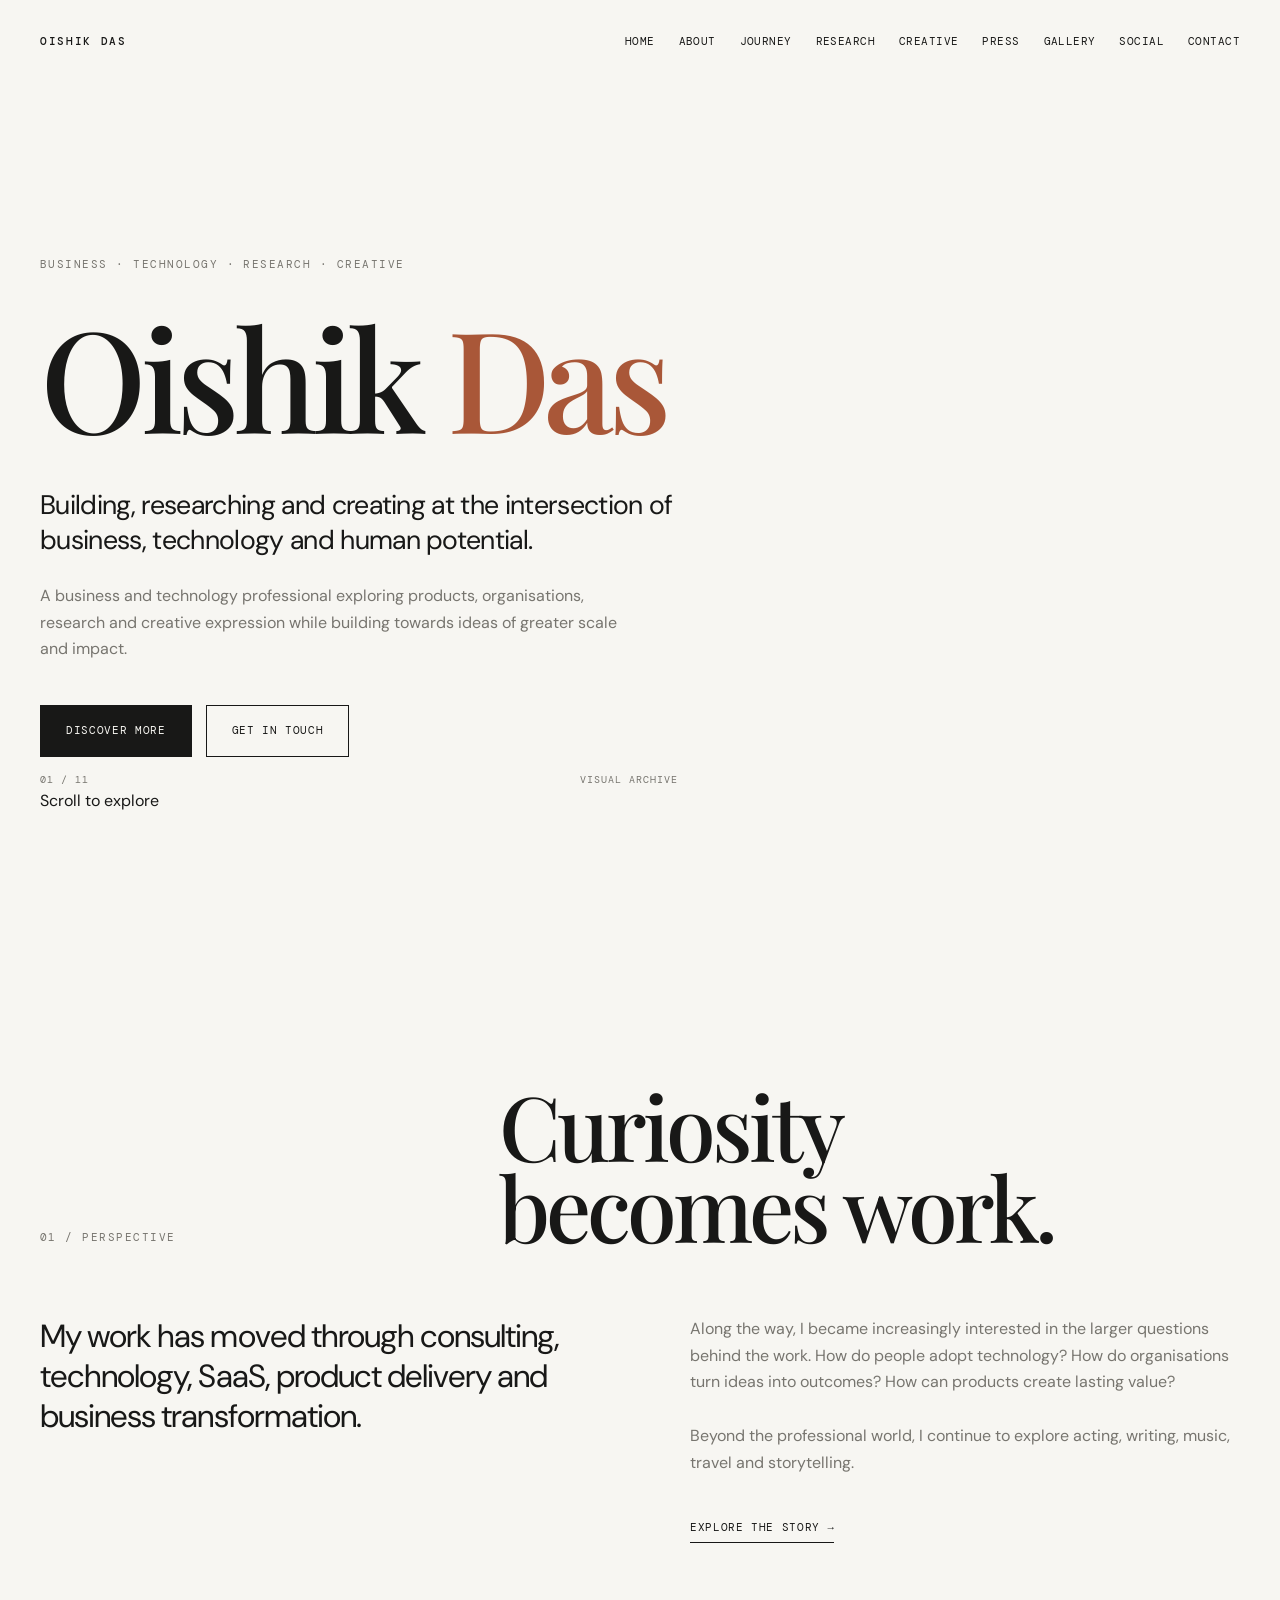
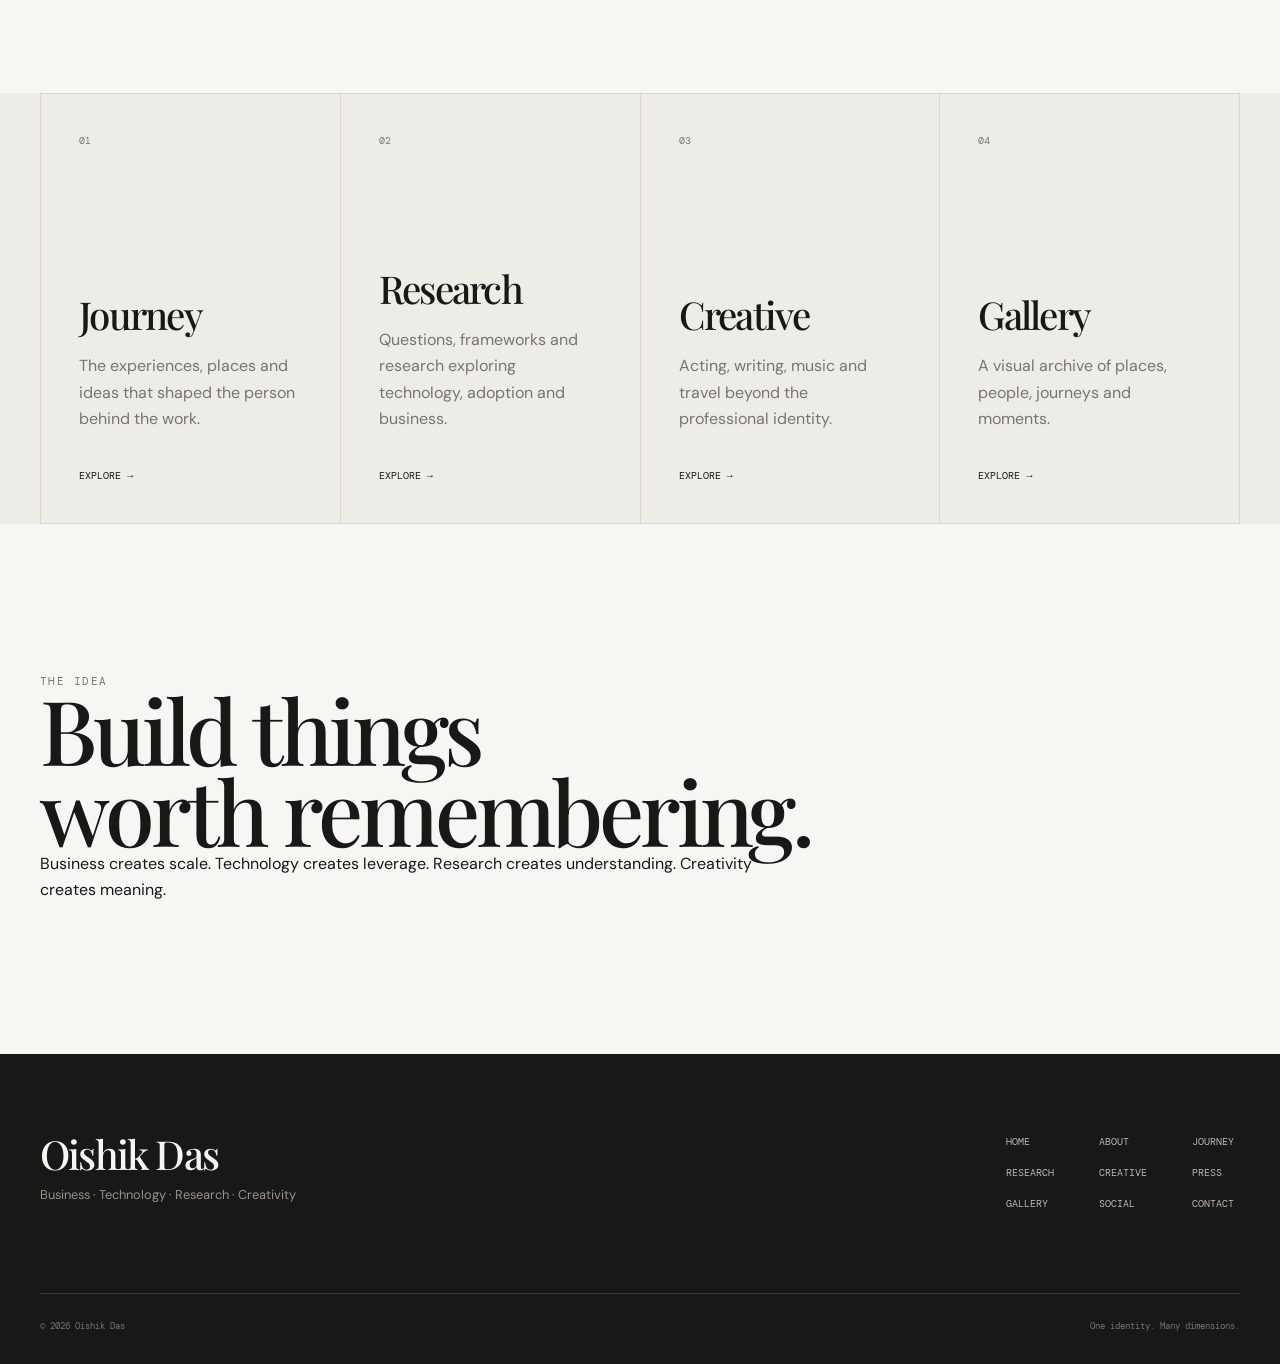
==== index.html @ b3e698c9 "Update index.html" ====
<!DOCTYPE html>
<html lang="en">
<head>
  <meta charset="UTF-8">

  <meta
    name="viewport"
    content="width=device-width, initial-scale=1.0"
  >

  <title>Oishik Das | Business · Technology · Research · Creative</title>

  <meta
    name="description"
    content="Oishik Das is a business and technology professional working across SaaS, product delivery, research and creative expression."
  >

  <meta
    name="author"
    content="Oishik Das"
  >

  <meta
    name="robots"
    content="index, follow, max-image-preview:large"
  >

  <link
    rel="canonical"
    href="https://official.oishikdas.workers.dev/"
  >

  <meta
    property="og:type"
    content="website"
  >

  <meta
    property="og:title"
    content="Oishik Das"
  >

  <meta
    property="og:description"
    content="Business · Technology · Research · Creative"
  >

  <meta
    property="og:url"
    content="https://official.oishikdas.workers.dev/"
  >

  <meta
    property="og:image"
    content="https://official.oishikdas.workers.dev/images/20250924_133130~2.jpg"
  >

  <meta
    name="twitter:card"
    content="summary_large_image"
  >

  <link rel="preconnect" href="https://fonts.googleapis.com">
  <link rel="preconnect" href="https://fonts.gstatic.com" crossorigin>

  <link
    href="https://fonts.googleapis.com/css2?family=DM+Mono:wght@400;500&family=DM+Sans:wght@400;500;600;700&family=Playfair+Display:wght@500;600&display=swap"
    rel="stylesheet"
  >

  <link rel="stylesheet" href="style.css">

  <script type="application/ld+json">
  {
    "@context": "https://schema.org",
    "@type": "Person",
    "@id": "https://official.oishikdas.workers.dev/#oishik-das",
    "name": "Oishik Das",
    "url": "https://official.oishikdas.workers.dev/",
    "image": "https://official.oishikdas.workers.dev/images/20250924_133130~2.jpg",
    "description": "Indian business and technology professional, actor and writer.",
    "jobTitle": "Project Manager",
    "nationality": {
      "@type": "Country",
      "name": "India"
    },
    "sameAs": [
      "https://www.linkedin.com/in/oishikdas/",
      "https://www.instagram.com/oishik0412/",
      "https://x.com/oishik0412",
      "https://www.youtube.com/@oishik0412",
      "https://medium.com/@oishikdas",
      "https://www.quora.com/profile/Oishik-Das-4",
      "https://www.facebook.com/oishik0412",
      "https://www.imdb.com/name/nm18410928/",
      "https://www.researchgate.net/profile/Oishik-Das",
      "https://www.stage32.com/profile/1381120/about",
      "https://www.themoviedb.org/person/6378803",
      "https://www.wikidata.org/wiki/Q140778180"
    ],
    "alumniOf": [
      {
        "@type": "CollegeOrUniversity",
        "name": "Indian Institute of Management Visakhapatnam"
      },
      {
        "@type": "CollegeOrUniversity",
        "name": "National Institute of Agricultural Extension Management"
      },
      {
        "@type": "CollegeOrUniversity",
        "name": "Kalinga Institute of Industrial Technology"
      }
    ],
    "knowsAbout": [
      "Business",
      "Technology",
      "SaaS",
      "Product Management",
      "Project Management",
      "Research",
      "Creative Arts"
    ]
  }
  </script>
</head>

<body class="home-page">

<header class="site-header">
  <nav class="navigation" aria-label="Primary navigation">

    <a href="index.html" class="brand">
      OISHIK DAS
    </a>

    <button
      class="menu-toggle"
      aria-label="Open navigation"
      aria-expanded="false"
      aria-controls="primary-navigation"
    >
      <span></span>
      <span></span>
    </button>

    <div class="nav-links" id="primary-navigation">
      <a href="index.html" class="active">Home</a>
      <a href="about.html">About</a>
      <a href="journey.html">Journey</a>
      <a href="research.html">Research</a>
      <a href="creative.html">Creative</a>
      <a href="press.html">Press</a>
      <a href="gallery.html">Gallery</a>
      <a href="social.html">Social</a>
      <a href="contact.html">Contact</a>
    </div>

  </nav>
</header>

<main>

  <section class="home-hero">

    <div
      class="hero-background"
      id="heroBackground"
      aria-hidden="true"
    ></div>

    <div class="hero-overlay"></div>

    <div class="hero-grid">

      <div class="hero-copy page-reveal">

        <p class="eyebrow hero-eyebrow">
          Business · Technology · Research · Creative
        </p>

        <h1>
          Oishik
          <span>Das</span>
        </h1>

        <p class="hero-statement">
          Building, researching and creating at the intersection
          of business, technology and human potential.
        </p>

        <p class="hero-description">
          A business and technology professional exploring products,
          organisations, research and creative expression while
          building towards ideas of greater scale and impact.
        </p>

        <div class="hero-actions">

          <a
            href="about.html"
            class="button button-primary"
          >
            Discover more
          </a>

          <a
            href="contact.html"
            class="button button-glass"
          >
            Get in touch
          </a>

        </div>

      </div>

      <div class="hero-bottom page-reveal">

        <div class="hero-image-meta">
          <span id="heroCounter">01 / 11</span>
          <span>Visual archive</span>
        </div>

        <div class="hero-scroll">
          <span>Scroll to explore</span>
          <span class="scroll-line"></span>
        </div>

      </div>

    </div>

  </section>


  <section class="section home-statement page-reveal">

    <div class="section-heading compact">

      <div>
        <p class="eyebrow">01 / Perspective</p>
      </div>

      <div>
        <h2>
          Curiosity<br>
          becomes work.
        </h2>
      </div>

    </div>

    <div class="intro-grid">

      <div class="intro-lead">
        <p>
          My work has moved through consulting, technology, SaaS,
          product delivery and business transformation.
        </p>
      </div>

      <div class="intro-body">

        <p>
          Along the way, I became increasingly interested in the
          larger questions behind the work. How do people adopt
          technology? How do organisations turn ideas into outcomes?
          How can products create lasting value?
        </p>

        <p>
          Beyond the professional world, I continue to explore
          acting, writing, music, travel and storytelling.
        </p>

        <a
          href="about.html"
          class="text-link"
        >
          Explore the story →
        </a>

      </div>

    </div>

  </section>


  <section class="home-navigation page-reveal">

    <div class="home-grid">

      <a href="journey.html" class="home-card">
        <span>01</span>
        <h3>Journey</h3>
        <p>
          The experiences, places and ideas that shaped the person
          behind the work.
        </p>
        <strong>Explore →</strong>
      </a>

      <a href="research.html" class="home-card">
        <span>02</span>
        <h3>Research</h3>
        <p>
          Questions, frameworks and research exploring technology,
          adoption and business.
        </p>
        <strong>Explore →</strong>
      </a>

      <a href="creative.html" class="home-card">
        <span>03</span>
        <h3>Creative</h3>
        <p>
          Acting, writing, music and travel beyond the professional
          identity.
        </p>
        <strong>Explore →</strong>
      </a>

      <a href="gallery.html" class="home-card">
        <span>04</span>
        <h3>Gallery</h3>
        <p>
          A visual archive of places, people, journeys and moments.
        </p>
        <strong>Explore →</strong>
      </a>

    </div>

  </section>


  <section class="section home-closing page-reveal">

    <p class="eyebrow">
      The idea
    </p>

    <h2>
      Build things<br>
      worth remembering.
    </h2>

    <p>
      Business creates scale. Technology creates leverage.
      Research creates understanding. Creativity creates meaning.
    </p>

  </section>

</main>


<footer class="site-footer">

  <div class="footer-top">

    <div>
      <h3>Oishik Das</h3>
      <p>
        Business · Technology · Research · Creativity
      </p>
    </div>

    <div class="footer-links">
      <a href="index.html">Home</a>
      <a href="about.html">About</a>
      <a href="journey.html">Journey</a>
      <a href="research.html">Research</a>
      <a href="creative.html">Creative</a>
      <a href="press.html">Press</a>
      <a href="gallery.html">Gallery</a>
      <a href="social.html">Social</a>
      <a href="contact.html">Contact</a>
    </div>

  </div>

  <div class="footer-bottom">
    <span>© 2026 Oishik Das</span>
    <span>One identity. Many dimensions.</span>
  </div>

</footer>

<script src="script.js"></script>

</body>
</html>
---- style.css ----
@import url('https://fonts.googleapis.com/css2?family=DM+Mono:wght@400;500&family=DM+Sans:wght@400;500;600;700&family=Playfair+Display:wght@500;600&display=swap');

:root {
  --background: #f7f6f2;
  --surface: #eeece6;
  --surface-light: #fbfaf7;
  --text: #181817;
  --muted: #77756f;
  --line: #d9d6ce;
  --accent: #a95738;
  --max-width: 1380px;
  --font-body: "DM Sans", Arial, sans-serif;
  --font-display: "Playfair Display", Georgia, serif;
  --font-mono: "DM Mono", monospace;
  --transition: 450ms cubic-bezier(0.22, 1, 0.36, 1);
}

* {
  margin: 0;
  padding: 0;
  box-sizing: border-box;
}

html {
  scroll-behavior: smooth;
  background: var(--background);
}

body {
  background: var(--background);
  color: var(--text);
  font-family: var(--font-body);
  font-size: 16px;
  line-height: 1.65;
  overflow-x: hidden;
}

body.page-leaving {
  opacity: 0.85;
}

img {
  display: block;
  width: 100%;
  height: auto;
}

a {
  color: inherit;
  text-decoration: none;
}

button {
  font: inherit;
}

h1,
h2,
h3 {
  font-weight: 500;
  letter-spacing: -0.045em;
}

h1,
h2 {
  font-family: var(--font-display);
}

h1 {
  font-size: clamp(5rem, 11vw, 11rem);
  line-height: 0.82;
}

h2 {
  font-size: clamp(3.4rem, 7vw, 7rem);
  line-height: 0.9;
}

h3 {
  font-size: clamp(2rem, 3vw, 3rem);
  line-height: 1;
}

p {
  max-width: 70ch;
}

.eyebrow {
  font-family: var(--font-mono);
  font-size: 0.66rem;
  line-height: 1.5;
  letter-spacing: 0.14em;
  text-transform: uppercase;
  color: var(--muted);
}

.section {
  width: min(calc(100% - 80px), var(--max-width));
  margin: 0 auto;
  padding: 150px 0;
}

.site-header {
  position: absolute;
  top: 0;
  left: 0;
  width: 100%;
  z-index: 100;
}

.navigation {
  width: min(calc(100% - 80px), var(--max-width));
  margin: 0 auto;
  padding: 32px 0;
  display: flex;
  align-items: center;
  justify-content: space-between;
}

.brand {
  font-family: var(--font-mono);
  font-size: 0.7rem;
  letter-spacing: 0.15em;
  font-weight: 500;
}

.nav-links {
  display: flex;
  align-items: center;
  gap: 24px;
}

.nav-links a {
  position: relative;
  font-family: var(--font-mono);
  font-size: 0.66rem;
  letter-spacing: 0.04em;
  text-transform: uppercase;
}

.nav-links a::after {
  content: "";
  position: absolute;
  left: 0;
  bottom: -7px;
  width: 100%;
  height: 1px;
  background: var(--text);
  transform: scaleX(0);
  transform-origin: right;
  transition: transform var(--transition);
}

.nav-links a:hover::after {
  transform: scaleX(1);
  transform-origin: left;
}

.menu-toggle {
  display: none;
  border: 0;
  background: transparent;
  cursor: pointer;
}

.menu-toggle span {
  display: block;
  width: 25px;
  height: 1px;
  background: var(--text);
}

.home-hero {
  width: min(calc(100% - 80px), var(--max-width));
  min-height: 100vh;
  margin: 0 auto;
  padding: 150px 0 80px;
  display: grid;
  grid-template-columns: 1.15fr 0.85fr;
  align-items: center;
  gap: 90px;
}

.hero-copy {
  max-width: 900px;
}

.hero-copy .eyebrow {
  margin-bottom: 45px;
}

.hero-copy h1 span {
  color: var(--accent);
}

.hero-statement {
  margin-top: 55px;
  max-width: 760px;
  font-size: clamp(1.3rem, 2.1vw, 1.8rem);
  line-height: 1.3;
  letter-spacing: -0.025em;
}

.hero-description {
  margin-top: 25px;
  color: var(--muted);
  max-width: 600px;
}

.hero-actions {
  display: flex;
  gap: 14px;
  margin-top: 42px;
}

.button {
  min-height: 52px;
  padding: 0 25px;
  display: inline-flex;
  align-items: center;
  justify-content: center;
  border: 1px solid var(--text);
  font-family: var(--font-mono);
  font-size: 0.68rem;
  letter-spacing: 0.06em;
  text-transform: uppercase;
  transition:
    background var(--transition),
    color var(--transition),
    transform var(--transition);
}

.button:hover {
  transform: translateY(-4px);
}

.button-primary {
  background: var(--text);
  color: var(--background);
}

.button-primary:hover {
  background: var(--accent);
  border-color: var(--accent);
}

.button-secondary:hover {
  background: var(--text);
  color: var(--background);
}

.hero-visual {
  max-width: 600px;
  margin-left: auto;
}

.hero-image-frame {
  position: relative;
  overflow: hidden;
  aspect-ratio: 4 / 5;
  background: var(--surface);
}

.hero-image-frame::after {
  content: "";
  position: absolute;
  inset: 0;
  border: 1px solid rgba(24, 24, 23, 0.08);
  pointer-events: none;
}

.hero-image-frame img {
  width: 100%;
  height: 100%;
  object-fit: cover;
  transition:
    opacity 500ms ease,
    transform 1200ms cubic-bezier(0.22, 1, 0.36, 1);
}

.hero-image-frame:hover img {
  transform: scale(1.035);
}

.image-changing {
  opacity: 0.25;
}

.hero-image-meta {
  display: flex;
  justify-content: space-between;
  margin-top: 15px;
  font-family: var(--font-mono);
  font-size: 0.62rem;
  text-transform: uppercase;
  letter-spacing: 0.1em;
  color: var(--muted);
}

.section-heading {
  display: grid;
  grid-template-columns: 0.7fr 1.3fr;
  gap: 60px;
  align-items: end;
  margin-bottom: 100px;
}

.section-heading.compact {
  margin-bottom: 70px;
}

.intro-grid,
.two-column-copy {
  display: grid;
  grid-template-columns: 1fr 1fr;
  gap: 100px;
}

.intro-lead p,
.large-copy {
  font-size: clamp(1.55rem, 2.5vw, 2.4rem);
  line-height: 1.25;
  letter-spacing: -0.03em;
}

.intro-body p {
  color: var(--muted);
  margin-bottom: 28px;
}

.text-link {
  display: inline-block;
  margin-top: 15px;
  padding-bottom: 5px;
  border-bottom: 1px solid var(--text);
  font-family: var(--font-mono);
  font-size: 0.66rem;
  letter-spacing: 0.06em;
  text-transform: uppercase;
  transition:
    color var(--transition),
    border-color var(--transition);
}

.text-link:hover {
  color: var(--accent);
  border-color: var(--accent);
}

.home-navigation {
  background: var(--surface);
  width: 100%;
  max-width: none;
  padding-left: max(40px, calc((100vw - var(--max-width)) / 2));
  padding-right: max(40px, calc((100vw - var(--max-width)) / 2));
}

.home-grid {
  display: grid;
  grid-template-columns: repeat(4, 1fr);
  border-top: 1px solid var(--line);
  border-left: 1px solid var(--line);
}

.home-card {
  min-height: 430px;
  padding: 38px;
  border-right: 1px solid var(--line);
  border-bottom: 1px solid var(--line);
  display: flex;
  flex-direction: column;
  transition:
    background var(--transition),
    color var(--transition);
}

.home-card:hover {
  background: var(--text);
  color: var(--background);
}

.home-card > span {
  font-family: var(--font-mono);
  font-size: 0.65rem;
  color: var(--muted);
}

.home-card h3 {
  margin-top: auto;
  font-family: var(--font-display);
}

.home-card p {
  margin-top: 20px;
  color: var(--muted);
}

.home-card:hover p {
  color: #c4c0b8;
}

.home-card strong {
  margin-top: 35px;
  font-family: var(--font-mono);
  font-size: 0.65rem;
  font-weight: 400;
  text-transform: uppercase;
}

.home-statement {
  min-height: 75vh;
  display: flex;
  flex-direction: column;
  justify-content: center;
}

.home-statement h2 {
  margin-top: 35px;
}

.home-statement > p:last-child {
  margin-top: 35px;
  color: var(--muted);
}

.inner-hero {
  width: min(calc(100% - 80px), var(--max-width));
  min-height: 80vh;
  margin: 0 auto;
  padding: 180px 0 100px;
  display: flex;
  flex-direction: column;
  justify-content: center;
}

.inner-hero h1 {
  margin-top: 35px;
  max-width: 1100px;
}

.inner-introduction {
  max-width: 650px;
  margin-top: 50px;
  font-size: clamp(1.25rem, 2vw, 1.7rem);
  line-height: 1.4;
}

.about-story {
  background: var(--surface);
  width: 100%;
  max-width: none;
  padding-left: max(40px, calc((100vw - var(--max-width)) / 2));
  padding-right: max(40px, calc((100vw - var(--max-width)) / 2));
}

.about-dimensions {
  width: min(calc(100% - 80px), var(--max-width));
}

.dimension-grid {
  display: grid;
  grid-template-columns: repeat(2, 1fr);
  border-top: 1px solid var(--line);
  border-left: 1px solid var(--line);
}

.dimension-grid > div {
  min-height: 300px;
  padding: 35px;
  border-right: 1px solid var(--line);
  border-bottom: 1px solid var(--line);
}

.dimension-grid span {
  font-family: var(--font-mono);
  font-size: 0.65rem;
  color: var(--muted);
}

.dimension-grid h3 {
  margin-top: 80px;
  font-family: var(--font-display);
}

.dimension-grid p {
  margin-top: 18px;
  color: var(--muted);
}

.about-belief {
  min-height: 70vh;
  display: flex;
  flex-direction: column;
  justify-content: center;
}

.about-belief blockquote {
  max-width: 1000px;
  margin-top: 45px;
  font-family: var(--font-display);
  font-size: clamp(3rem, 6vw, 6rem);
  line-height: 0.98;
  letter-spacing: -0.04em;
}

.journey-introduction {
  display: grid;
  grid-template-columns: 180px 1fr;
  gap: 80px;
}

.journey-intro-number,
.chapter-number {
  font-family: var(--font-mono);
  font-size: 0.7rem;
  color: var(--accent);
  letter-spacing: 0.1em;
}

.journey-introduction > div:last-child {
  max-width: 900px;
}

.journey-introduction .large-copy {
  margin-bottom: 35px;
}

.journey-introduction p:not(.large-copy) {
  color: var(--muted);
  margin-bottom: 25px;
}

.journey-timeline {
  width: 100%;
}

.journey-chapter {
  display: grid;
  grid-template-columns: 100px 0.8fr 1.2fr;
  gap: 60px;
  padding: 100px max(40px, calc((100vw - var(--max-width)) / 2));
  border-top: 1px solid var(--line);
}

.journey-chapter:hover {
  background: var(--surface);
}

.chapter-place h2 {
  margin-top: 20px;
  font-size: clamp(3rem, 5vw, 5.5rem);
}

.chapter-title {
  font-size: 1.35rem;
  line-height: 1.3;
  margin-bottom: 25px;
}

.chapter-content > p:not(.chapter-title) {
  max-width: 600px;
  color: var(--muted);
}

.chapter-tags {
  display: flex;
  flex-wrap: wrap;
  gap: 8px;
  margin-top: 30px;
}

.chapter-tags span {
  padding: 7px 12px;
  border: 1px solid var(--line);
  font-family: var(--font-mono);
  font-size: 0.58rem;
  text-transform: uppercase;
  letter-spacing: 0.05em;
}

.journey-next {
  background: var(--surface);
}

.light-link {
  color: var(--text);
}

.research-philosophy {
  display: grid;
  grid-template-columns: 1fr 1fr;
  gap: 100px;
  background: var(--surface);
  width: 100%;
  max-width: none;
  padding-left: max(40px, calc((100vw - var(--max-width)) / 2));
  padding-right: max(40px, calc((100vw - var(--max-width)) / 2));
}

.research-philosophy h2 {
  margin-top: 30px;
}

.research-philosophy > div:last-child p {
  color: var(--muted);
  margin-bottom: 30px;
}

.research-philosophy > div:last-child .large-copy {
  color: var(--text);
}

.research-feature {
  width: min(calc(100% - 80px), var(--max-width));
}

.research-feature-header {
  display: flex;
  justify-content: space-between;
  align-items: flex-start;
  border-bottom: 1px solid var(--line);
  padding-bottom: 60px;
}

.research-feature-header h2 {
  margin-top: 30px;
}

.research-number {
  font-family: var(--font-mono);
  font-size: 0.7rem;
  color: var(--muted);
}

.research-feature-body {
  max-width: 850px;
  margin-left: auto;
  padding-top: 70px;
}

.research-feature-body p {
  margin-bottom: 30px;
  color: var(--muted);
}

.research-feature-body .large-copy {
  color: var(--text);
}

.research-future {
  background: var(--surface);
  width: 100%;
  max-width: none;
  padding-left: max(40px, calc((100vw - var(--max-width)) / 2));
  padding-right: max(40px, calc((100vw - var(--max-width)) / 2));
}

.research-future h2 {
  margin-top: 40px;
}

.research-future > p:not(.eyebrow) {
  max-width: 700px;
  margin-top: 40px;
  color: var(--muted);
}

.creative-introduction {
  display: grid;
  grid-template-columns: 1fr 1fr;
  gap: 100px;
}

.creative-introduction h2 {
  margin-top: 30px;
}

.creative-introduction > div:last-child p {
  color: var(--muted);
  margin-bottom: 30px;
}

.creative-introduction > div:last-child .large-copy {
  color: var(--text);
}

.creative-grid {
  display: grid;
  grid-template-columns: repeat(2, 1fr);
  gap: 0;
  padding-top: 0;
}

.creative-card {
  min-height: 480px;
  padding: 50px;
  border: 1px solid var(--line);
  margin: -1px 0 0 -1px;
  display: flex;
  flex-direction: column;
  transition:
    background var(--transition),
    color var(--transition),
    transform var(--transition);
}

.creative-card:hover {
  background: var(--surface);
  transform: translateY(-5px);
}

.creative-card > span {
  font-family: var(--font-mono);
  font-size: 0.65rem;
  color: var(--muted);
}

.creative-card h2 {
  margin-top: auto;
  font-size: clamp(3rem, 5vw, 5rem);
}

.creative-card p {
  max-width: 450px;
  margin-top: 20px;
  color: var(--muted);
}

.creative-card strong {
  margin-top: 30px;
  font-family: var(--font-mono);
  font-size: 0.65rem;
  font-weight: 400;
  text-transform: uppercase;
}

.creative-closing {
  min-height: 70vh;
  display: flex;
  flex-direction: column;
  justify-content: center;
}

.creative-closing h2 {
  margin-top: 40px;
}

.press-introduction {
  display: grid;
  grid-template-columns: 1fr 1fr;
  gap: 100px;
  background: var(--surface);
  width: 100%;
  max-width: none;
  padding-left: max(40px, calc((100vw - var(--max-width)) / 2));
  padding-right: max(40px, calc((100vw - var(--max-width)) / 2));
}

.press-introduction h2 {
  margin-top: 30px;
}

.press-introduction > div:last-child p {
  color: var(--muted);
  margin-bottom: 30px;
}

.press-introduction > div:last-child .large-copy {
  color: var(--text);
}

.press-empty {
  min-height: 55vh;
  display: flex;
  align-items: center;
  justify-content: center;
}

.press-placeholder {
  width: 100%;
  padding: 70px;
  border: 1px dashed var(--line);
  text-align: center;
  font-family: var(--font-mono);
  font-size: 0.65rem;
  color: var(--muted);
  text-transform: uppercase;
  letter-spacing: 0.1em;
}

.press-contact {
  background: var(--surface);
  width: 100%;
  max-width: none;
  padding-left: max(40px, calc((100vw - var(--max-width)) / 2));
  padding-right: max(40px, calc((100vw - var(--max-width)) / 2));
}

.press-contact h2 {
  margin: 40px 0;
}

.gallery-introduction {
  display: grid;
  grid-template-columns: 1fr 1fr;
  gap: 100px;
}

.gallery-introduction > div:last-child p {
  color: var(--muted);
  margin-bottom: 25px;
}

.gallery-grid {
  display: grid;
  grid-template-columns: repeat(3, 1fr);
  gap: 18px;
  padding-top: 0;
}

.gallery-item {
  position: relative;
  overflow: hidden;
  background: var(--surface);
  aspect-ratio: 4 / 5;
}

.gallery-item:nth-child(3n + 2) {
  margin-top: 80px;
}

.gallery-item img {
  width: 100%;
  height: 100%;
  object-fit: cover;
  transition: transform 1000ms cubic-bezier(0.22, 1, 0.36, 1);
}

.gallery-item:hover img {
  transform: scale(1.05);
}

.gallery-item figcaption {
  position: absolute;
  left: 15px;
  bottom: 15px;
  font-family: var(--font-mono);
  font-size: 0.6rem;
  color: white;
  mix-blend-mode: difference;
}

.social-introduction {
  background: var(--surface);
  width: 100%;
  max-width: none;
  display: grid;
  grid-template-columns: 1fr 1fr;
  gap: 100px;
  padding-left: max(40px, calc((100vw - var(--max-width)) / 2));
  padding-right: max(40px, calc((100vw - var(--max-width)) / 2));
}

.social-introduction p:last-child {
  color: var(--muted);
}

.social-page-grid {
  display: grid;
  grid-template-columns: repeat(2, 1fr);
  padding-top: 0;
}

.social-page-grid a {
  position: relative;
  min-height: 190px;
  padding: 30px;
  border: 1px solid var(--line);
  margin: -1px 0 0 -1px;
  display: flex;
  flex-direction: column;
  transition:
    background var(--transition),
    color var(--transition);
}

.social-page-grid a:hover {
  background: var(--text);
  color: var(--background);
}

.social-page-grid span {
  font-family: var(--font-mono);
  font-size: 0.62rem;
  color: var(--muted);
}

.social-page-grid strong {
  margin-top: auto;
  font-family: var(--font-display);
  font-size: 2rem;
  font-weight: 500;
}

.social-page-grid small {
  margin-top: 6px;
  color: var(--muted);
}

.social-page-grid b {
  position: absolute;
  right: 30px;
  bottom: 30px;
  font-size: 1.2rem;
  font-weight: 400;
}

.contact-page {
  min-height: 100vh;
  width: min(calc(100% - 80px), var(--max-width));
  margin: 0 auto;
  padding: 180px 0 100px;
  display: flex;
  align-items: center;
}

.contact-content {
  max-width: 1000px;
}

.contact-content h1 {
  margin-top: 40px;
}

.contact-content > p:not(.eyebrow) {
  max-width: 600px;
  margin: 50px 0 35px;
  color: var(--muted);
  font-size: 1.2rem;
}

.contact-email {
  display: block;
  margin-top: 30px;
  font-family: var(--font-mono);
  font-size: 0.7rem;
  color: var(--muted);
}

.site-footer {
  background: #181817;
  color: var(--background);
  padding: 80px max(40px, calc((100vw - var(--max-width)) / 2)) 30px;
}

.footer-top {
  display: flex;
  justify-content: space-between;
  gap: 80px;
  padding-bottom: 80px;
}

.footer-top h3 {
  font-family: var(--font-display);
  font-size: 2.5rem;
}

.footer-top p {
  margin-top: 10px;
  color: #96938c;
  font-size: 0.8rem;
}

.footer-links {
  display: grid;
  grid-template-columns: repeat(3, 1fr);
  gap: 15px 45px;
}

.footer-links a {
  font-family: var(--font-mono);
  font-size: 0.62rem;
  color: #bdbab3;
  text-transform: uppercase;
  transition: color var(--transition);
}

.footer-links a:hover {
  color: var(--background);
}

.footer-bottom {
  display: flex;
  justify-content: space-between;
  padding-top: 25px;
  border-top: 1px solid #353532;
  font-family: var(--font-mono);
  font-size: 0.58rem;
  color: #77756f;
}

.page-reveal {
  opacity: 0;
  transform: translateY(25px);
  transition:
    opacity 900ms ease,
    transform 900ms cubic-bezier(0.22, 1, 0.36, 1);
}

.page-reveal.visible {
  opacity: 1;
  transform: translateY(0);
}

@media (max-width: 1100px) {

  .home-hero {
    grid-template-columns: 1fr;
  }

  .hero-visual {
    width: 70%;
    margin-left: 0;
  }

  .home-grid {
    grid-template-columns: repeat(2, 1fr);
  }

  .journey-chapter {
    grid-template-columns: 70px 1fr;
  }

  .chapter-content {
    grid-column: 2;
  }

  .section-heading,
  .intro-grid,
  .two-column-copy,
  .research-philosophy,
  .creative-introduction,
  .press-introduction,
  .gallery-introduction,
  .social-introduction {
    grid-template-columns: 1fr 1fr;
  }

  .gallery-grid {
    grid-template-columns: repeat(2, 1fr);
  }

  .gallery-item:nth-child(3n + 2) {
    margin-top: 0;
  }

  .gallery-item:nth-child(4n + 2) {
    margin-top: 70px;
  }

}

@media (max-width: 760px) {

  .section,
  .navigation,
  .home-hero,
  .inner-hero,
  .contact-page {
    width: min(calc(100% - 40px), var(--max-width));
  }

  .section {
    padding: 100px 0;
  }

  .navigation {
    padding: 25px 0;
  }

  .menu-toggle {
    display: flex;
    flex-direction: column;
    gap: 6px;
  }

  .nav-links {
    position: absolute;
    top: 75px;
    left: 0;
    width: 100%;
    padding: 25px 20px;
    background: var(--background);
    display: none;
    flex-direction: column;
    align-items: flex-start;
    border-bottom: 1px solid var(--line);
  }

  .nav-links.open {
    display: flex;
  }

  .home-hero {
    min-height: auto;
    padding-top: 130px;
    gap: 60px;
  }

  .hero-copy h1,
  .inner-hero h1,
  .contact-content h1 {
    font-size: clamp(4rem, 20vw, 7rem);
  }

  .hero-visual {
    width: 100%;
  }

  .hero-actions {
    flex-direction: column;
    align-items: flex-start;
  }

  .section-heading,
  .intro-grid,
  .two-column-copy,
  .research-philosophy,
  .creative-introduction,
  .press-introduction,
  .gallery-introduction,
  .social-introduction {
    grid-template-columns: 1fr;
    gap: 45px;
  }

  .section-heading {
    margin-bottom: 60px;
  }

  .home-grid {
    grid-template-columns: 1fr;
  }

  .home-navigation {
    padding-left: 20px;
    padding-right: 20px;
  }

  .home-card {
    min-height: 340px;
  }

  .dimension-grid,
  .creative-grid,
  .social-page-grid {
    grid-template-columns: 1fr;
  }

  .journey-introduction {
    grid-template-columns: 1fr;
    gap: 30px;
  }

  .journey-chapter {
    grid-template-columns: 50px 1fr;
    gap: 25px;
    padding: 75px 20px;
  }

  .chapter-content {
    grid-column: 2;
  }

  .chapter-place h2 {
    font-size: clamp(3rem, 14vw, 5rem);
  }

  .journey-chapter .chapter-number {
    grid-row: 1 / span 2;
  }

  .gallery-grid {
    grid-template-columns: 1fr;
    padding-left: 0;
    padding-right: 0;
  }

  .gallery-item:nth-child(4n + 2) {
    margin-top: 0;
  }

  .social-page-grid a {
    min-height: 160px;
  }

  .footer-top {
    flex-direction: column;
    gap: 50px;
  }

  .footer-links {
    grid-template-columns: repeat(2, 1fr);
  }

  .footer-bottom {
    flex-direction: column;
    gap: 10px;
  }

}

@media (max-width: 480px) {

  h2 {
    font-size: clamp(3rem, 15vw, 5rem);
  }

  .home-hero {
    padding-top: 120px;
  }

  .inner-hero {
    min-height: 75vh;
    padding-top: 140px;
  }

  .creative-card {
    min-height: 390px;
    padding: 30px;
  }

  .press-placeholder {
    padding: 45px 20px;
  }

  .footer-links {
    grid-template-columns: 1fr;
  }

}
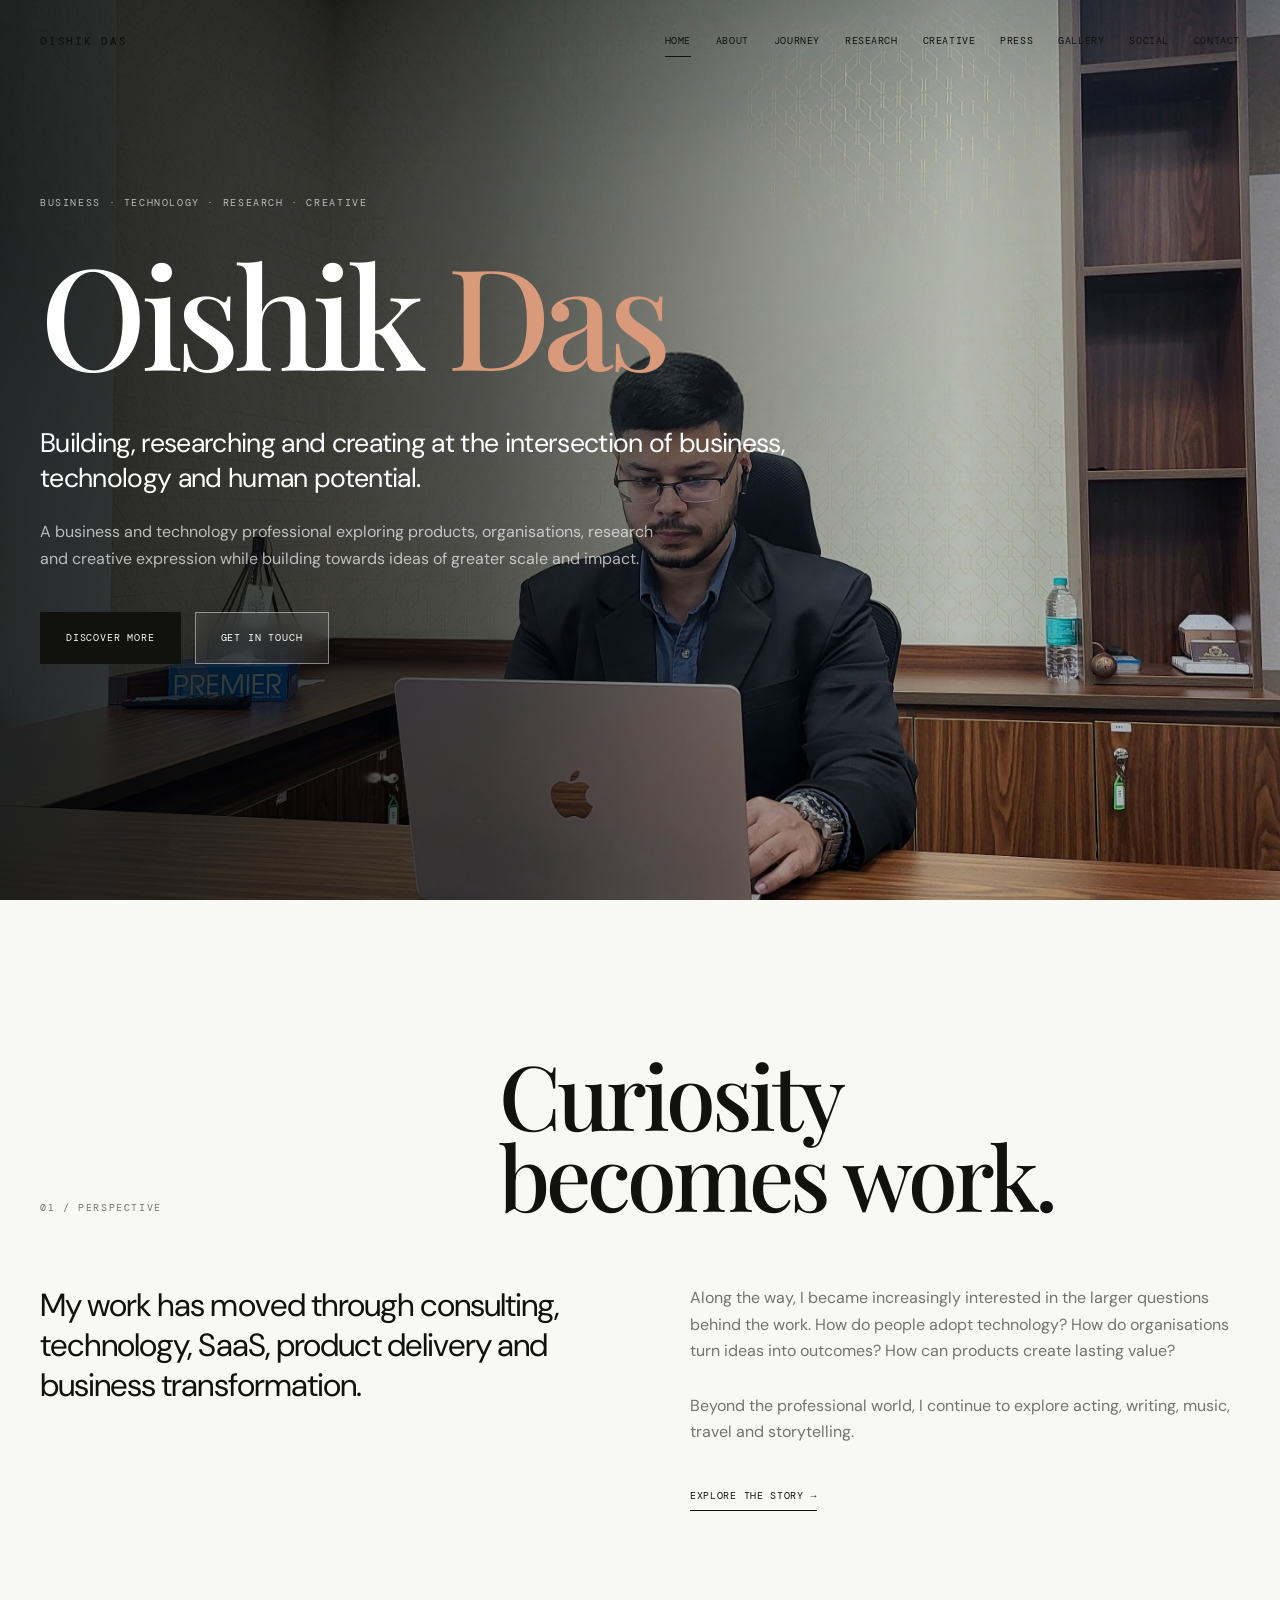
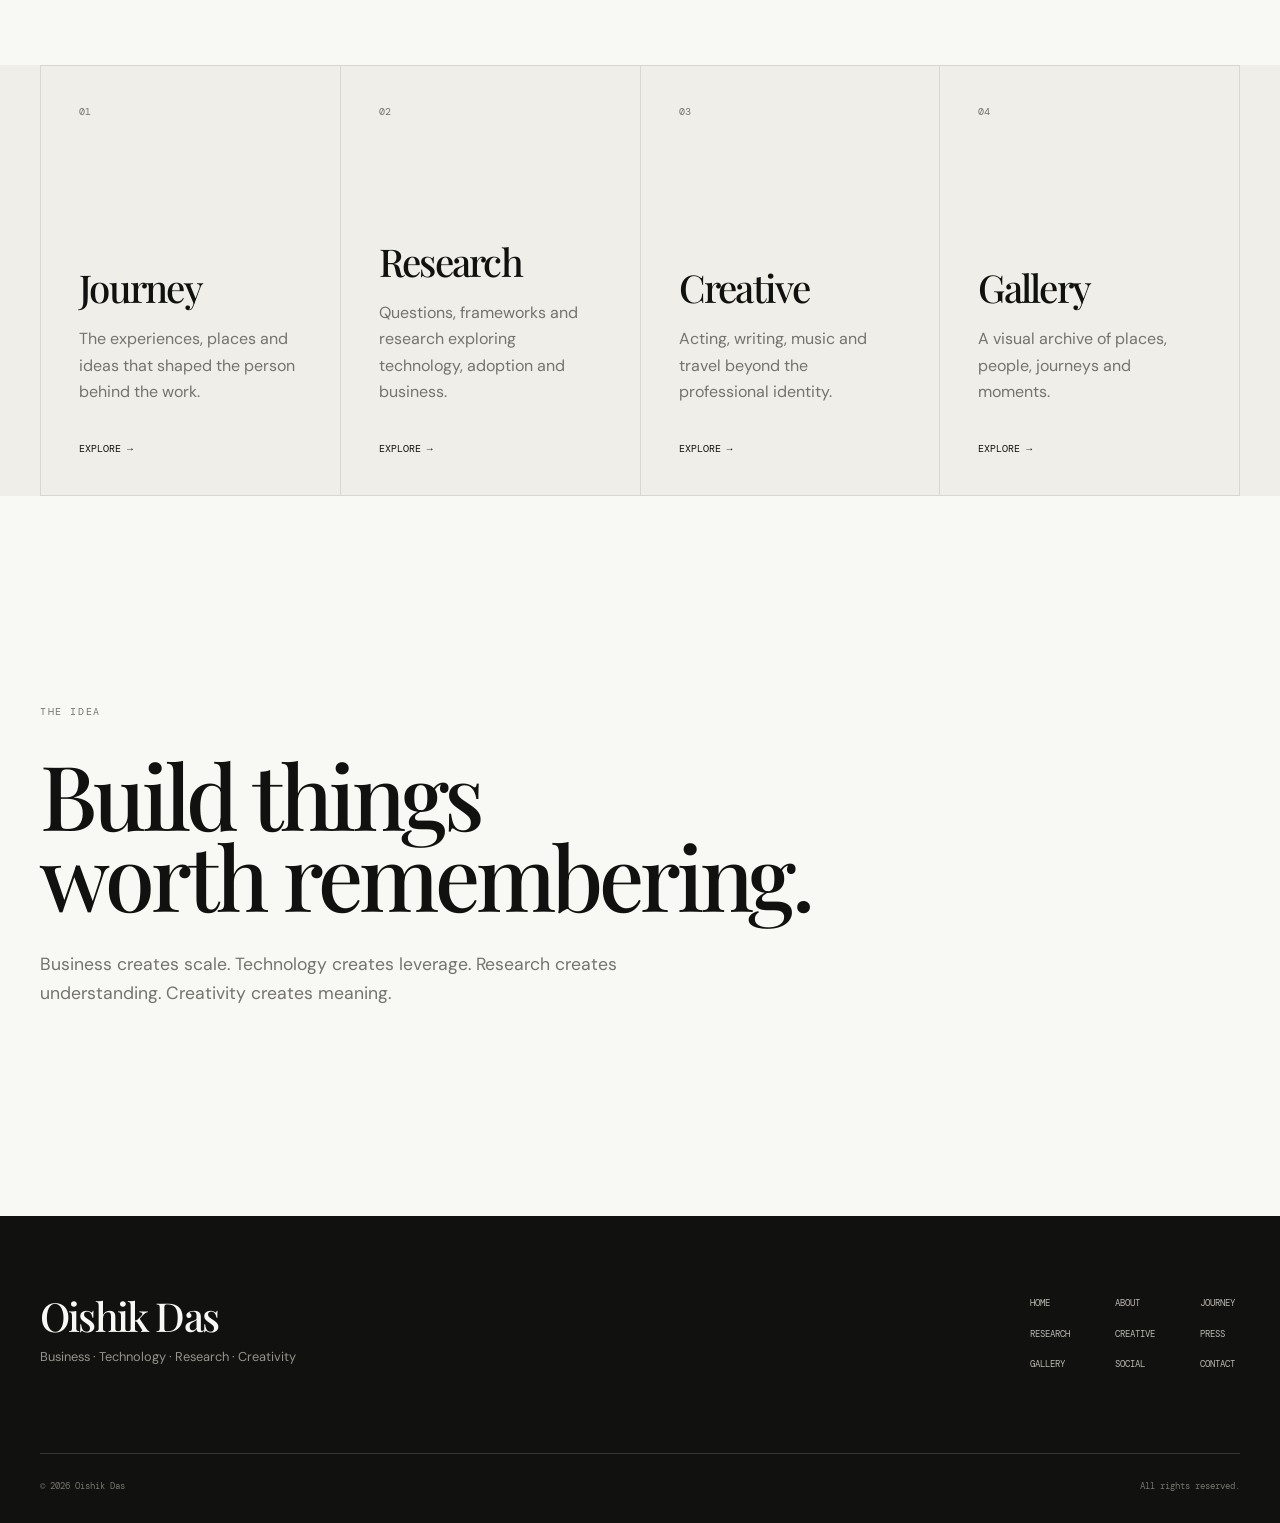
==== commit bfb813e8: "Update index.html" ====
--- a/index.html
+++ b/index.html
@@ -185,8 +185,8 @@
         </h1>
 
         <p class="hero-statement">
-          Building, researching and creating at the intersection
-          of business, technology and human potential.
+          Building, researching and creating at the 
+          intersection of business, technology and human potential.
         </p>
 
         <p class="hero-description">
@@ -384,7 +384,7 @@
 
   <div class="footer-bottom">
     <span>© 2026 Oishik Das</span>
-    <span>One identity. Many dimensions.</span>
+    <span>All rights reserved.</span>
   </div>
 
 </footer>
--- a/style.css
+++ b/style.css
@@ -1,18 +1,22 @@
-@import url('https://fonts.googleapis.com/css2?family=DM+Mono:wght@400;500&family=DM+Sans:wght@400;500;600;700&family=Playfair+Display:wght@500;600&display=swap');
-
 :root {
-  --background: #f7f6f2;
-  --surface: #eeece6;
-  --surface-light: #fbfaf7;
-  --text: #181817;
-  --muted: #77756f;
-  --line: #d9d6ce;
+  --background: #f8f8f5;
+  --surface: #efeee9;
+  --surface-light: #ffffff;
+  --text: #11110f;
+  --muted: #74736d;
+  --line: #d8d7d0;
   --accent: #a95738;
+  --white: #ffffff;
+  --black: #11110f;
+
   --max-width: 1380px;
+
   --font-body: "DM Sans", Arial, sans-serif;
   --font-display: "Playfair Display", Georgia, serif;
   --font-mono: "DM Mono", monospace;
-  --transition: 450ms cubic-bezier(0.22, 1, 0.36, 1);
+
+  --ease: cubic-bezier(0.22, 1, 0.36, 1);
+  --transition: 500ms var(--ease);
 }
 
 * {
@@ -33,10 +37,17 @@
   font-size: 16px;
   line-height: 1.65;
   overflow-x: hidden;
+  -webkit-font-smoothing: antialiased;
 }
 
 body.page-leaving {
-  opacity: 0.85;
+  opacity: 0.92;
+}
+
+body,
+a,
+button {
+  -webkit-tap-highlight-color: transparent;
 }
 
 img {
@@ -85,14 +96,15 @@
   max-width: 70ch;
 }
 
-.eyebrow {
-  font-family: var(--font-mono);
-  font-size: 0.66rem;
-  line-height: 1.5;
-  letter-spacing: 0.14em;
-  text-transform: uppercase;
-  color: var(--muted);
-}
+::selection {
+  background: var(--text);
+  color: var(--background);
+}
+
+
+/* --------------------------------
+   GLOBAL
+-------------------------------- */
 
 .section {
   width: min(calc(100% - 80px), var(--max-width));
@@ -100,18 +112,45 @@
   padding: 150px 0;
 }
 
+.eyebrow {
+  font-family: var(--font-mono);
+  font-size: 0.63rem;
+  line-height: 1.5;
+  letter-spacing: 0.16em;
+  text-transform: uppercase;
+  color: var(--muted);
+}
+
+.page-reveal {
+  opacity: 0;
+  transform: translateY(35px);
+  transition:
+    opacity 900ms ease,
+    transform 1100ms var(--ease);
+}
+
+.page-reveal.visible {
+  opacity: 1;
+  transform: translateY(0);
+}
+
+
+/* --------------------------------
+   NAVIGATION
+-------------------------------- */
+
 .site-header {
   position: absolute;
-  top: 0;
-  left: 0;
+  inset: 0 0 auto;
   width: 100%;
-  z-index: 100;
+  z-index: 1000;
 }
 
 .navigation {
   width: min(calc(100% - 80px), var(--max-width));
   margin: 0 auto;
   padding: 32px 0;
+
   display: flex;
   align-items: center;
   justify-content: space-between;
@@ -119,39 +158,43 @@
 
 .brand {
   font-family: var(--font-mono);
-  font-size: 0.7rem;
-  letter-spacing: 0.15em;
+  font-size: 0.69rem;
+  letter-spacing: 0.16em;
   font-weight: 500;
+  position: relative;
+  z-index: 1001;
 }
 
 .nav-links {
   display: flex;
   align-items: center;
-  gap: 24px;
+  gap: 25px;
 }
 
 .nav-links a {
   position: relative;
   font-family: var(--font-mono);
-  font-size: 0.66rem;
-  letter-spacing: 0.04em;
+  font-size: 0.61rem;
+  letter-spacing: 0.06em;
   text-transform: uppercase;
+  transition: color var(--transition);
 }
 
 .nav-links a::after {
   content: "";
   position: absolute;
   left: 0;
-  bottom: -7px;
+  bottom: -8px;
   width: 100%;
   height: 1px;
-  background: var(--text);
+  background: currentColor;
   transform: scaleX(0);
   transform-origin: right;
   transition: transform var(--transition);
 }
 
-.nav-links a:hover::after {
+.nav-links a:hover::after,
+.nav-links a.active::after {
   transform: scaleX(1);
   transform-origin: left;
 }
@@ -161,72 +204,146 @@
   border: 0;
   background: transparent;
   cursor: pointer;
+  padding: 5px;
 }
 
 .menu-toggle span {
   display: block;
-  width: 25px;
+  width: 27px;
   height: 1px;
   background: var(--text);
 }
 
+.menu-toggle span + span {
+  margin-top: 7px;
+}
+
+
+/* --------------------------------
+   HOME HERO
+-------------------------------- */
+
 .home-hero {
+  position: relative;
+  min-height: 100vh;
+  width: 100%;
+  overflow: hidden;
+  background: var(--black);
+  color: var(--white);
+}
+
+.hero-background {
+  position: absolute;
+  inset: 0;
+
+  background-image:
+    url("images/20250924_133130~2.jpg");
+
+  background-size: cover;
+  background-position: center;
+  transform: scale(1.04);
+
+  transition:
+    opacity 900ms ease,
+    transform 1800ms var(--ease);
+
+  z-index: 0;
+}
+
+.hero-background.changing {
+  opacity: 0.25;
+  transform: scale(1.08);
+}
+
+.hero-overlay {
+  position: absolute;
+  inset: 0;
+
+  background:
+    linear-gradient(
+      90deg,
+      rgba(0, 0, 0, 0.84) 0%,
+      rgba(0, 0, 0, 0.63) 38%,
+      rgba(0, 0, 0, 0.18) 75%,
+      rgba(0, 0, 0, 0.25) 100%
+    );
+
+  z-index: 1;
+}
+
+.hero-grid {
+  position: relative;
+  z-index: 2;
+
   width: min(calc(100% - 80px), var(--max-width));
   min-height: 100vh;
+
   margin: 0 auto;
-  padding: 150px 0 80px;
-  display: grid;
-  grid-template-columns: 1.15fr 0.85fr;
-  align-items: center;
-  gap: 90px;
+  padding: 150px 0 45px;
+
+  display: flex;
+  flex-direction: column;
+  justify-content: space-between;
 }
 
 .hero-copy {
-  max-width: 900px;
-}
-
-.hero-copy .eyebrow {
+  max-width: 920px;
+  padding-top: 5vh;
+}
+
+.hero-eyebrow {
+  color: rgba(255, 255, 255, 0.68);
   margin-bottom: 45px;
 }
 
+.hero-copy h1 {
+  color: var(--white);
+}
+
 .hero-copy h1 span {
-  color: var(--accent);
+  color: #d99a7c;
 }
 
 .hero-statement {
   margin-top: 55px;
   max-width: 760px;
+
   font-size: clamp(1.3rem, 2.1vw, 1.8rem);
   line-height: 1.3;
   letter-spacing: -0.025em;
 }
 
 .hero-description {
-  margin-top: 25px;
-  color: var(--muted);
-  max-width: 600px;
+  margin-top: 24px;
+  max-width: 620px;
+  color: rgba(255, 255, 255, 0.68);
 }
 
 .hero-actions {
   display: flex;
   gap: 14px;
-  margin-top: 42px;
+  margin-top: 40px;
 }
 
 .button {
   min-height: 52px;
   padding: 0 25px;
+
   display: inline-flex;
   align-items: center;
   justify-content: center;
+
   border: 1px solid var(--text);
-  font-family: var(--font-mono);
-  font-size: 0.68rem;
-  letter-spacing: 0.06em;
+
+  font-family: var(--font-mono);
+  font-size: 0.64rem;
+  letter-spacing: 0.08em;
   text-transform: uppercase;
+
   transition:
     background var(--transition),
     color var(--transition),
+    border-color var(--transition),
     transform var(--transition);
 }
 
@@ -244,58 +361,60 @@
   border-color: var(--accent);
 }
 
-.button-secondary:hover {
-  background: var(--text);
-  color: var(--background);
-}
-
-.hero-visual {
-  max-width: 600px;
-  margin-left: auto;
-}
-
-.hero-image-frame {
-  position: relative;
-  overflow: hidden;
-  aspect-ratio: 4 / 5;
-  background: var(--surface);
-}
-
-.hero-image-frame::after {
-  content: "";
-  position: absolute;
-  inset: 0;
-  border: 1px solid rgba(24, 24, 23, 0.08);
-  pointer-events: none;
-}
-
-.hero-image-frame img {
-  width: 100%;
-  height: 100%;
-  object-fit: cover;
-  transition:
-    opacity 500ms ease,
-    transform 1200ms cubic-bezier(0.22, 1, 0.36, 1);
-}
-
-.hero-image-frame:hover img {
-  transform: scale(1.035);
-}
-
-.image-changing {
-  opacity: 0.25;
+.button-glass {
+  color: var(--white);
+  border-color: rgba(255, 255, 255, 0.45);
+  background: rgba(255, 255, 255, 0.08);
+  backdrop-filter: blur(12px);
+}
+
+.button-glass:hover {
+  background: var(--white);
+  color: var(--black);
+  border-color: var(--white);
+}
+
+.hero-bottom {
+  display: flex;
+  justify-content: space-between;
+  align-items: end;
 }
 
 .hero-image-meta {
   display: flex;
-  justify-content: space-between;
-  margin-top: 15px;
-  font-family: var(--font-mono);
-  font-size: 0.62rem;
+  gap: 35px;
+
+  font-family: var(--font-mono);
+  font-size: 0.59rem;
   text-transform: uppercase;
   letter-spacing: 0.1em;
-  color: var(--muted);
-}
+
+  color: rgba(255, 255, 255, 0.65);
+}
+
+.hero-scroll {
+  display: flex;
+  align-items: center;
+  gap: 15px;
+
+  font-family: var(--font-mono);
+  font-size: 0.59rem;
+  text-transform: uppercase;
+  letter-spacing: 0.1em;
+
+  color: rgba(255, 255, 255, 0.65);
+}
+
+.scroll-line {
+  width: 70px;
+  height: 1px;
+  background: rgba(255, 255, 255, 0.5);
+}
+
+
+/* --------------------------------
+   HOME SECTIONS
+-------------------------------- */
 
 .section-heading {
   display: grid;
@@ -323,7 +442,8 @@
   letter-spacing: -0.03em;
 }
 
-.intro-body p {
+.intro-body p,
+.two-column-copy > div:last-child p {
   color: var(--muted);
   margin-bottom: 28px;
 }
@@ -332,11 +452,14 @@
   display: inline-block;
   margin-top: 15px;
   padding-bottom: 5px;
+
   border-bottom: 1px solid var(--text);
-  font-family: var(--font-mono);
-  font-size: 0.66rem;
-  letter-spacing: 0.06em;
+
+  font-family: var(--font-mono);
+  font-size: 0.62rem;
+  letter-spacing: 0.07em;
   text-transform: uppercase;
+
   transition:
     color var(--transition),
     border-color var(--transition);
@@ -348,16 +471,19 @@
 }
 
 .home-navigation {
-  background: var(--surface);
   width: 100%;
   max-width: none;
-  padding-left: max(40px, calc((100vw - var(--max-width)) / 2));
-  padding-right: max(40px, calc((100vw - var(--max-width)) / 2));
+  padding:
+    0
+    max(40px, calc((100vw - var(--max-width)) / 2));
+
+  background: var(--surface);
 }
 
 .home-grid {
   display: grid;
   grid-template-columns: repeat(4, 1fr);
+
   border-top: 1px solid var(--line);
   border-left: 1px solid var(--line);
 }
@@ -365,10 +491,13 @@
 .home-card {
   min-height: 430px;
   padding: 38px;
+
   border-right: 1px solid var(--line);
   border-bottom: 1px solid var(--line);
+
   display: flex;
   flex-direction: column;
+
   transition:
     background var(--transition),
     color var(--transition);
@@ -381,7 +510,7 @@
 
 .home-card > span {
   font-family: var(--font-mono);
-  font-size: 0.65rem;
+  font-size: 0.62rem;
   color: var(--muted);
 }
 
@@ -401,33 +530,52 @@
 
 .home-card strong {
   margin-top: 35px;
-  font-family: var(--font-mono);
-  font-size: 0.65rem;
+
+  font-family: var(--font-mono);
+  font-size: 0.62rem;
   font-weight: 400;
   text-transform: uppercase;
 }
 
 .home-statement {
-  min-height: 75vh;
+  min-height: 85vh;
+
   display: flex;
   flex-direction: column;
   justify-content: center;
 }
 
-.home-statement h2 {
+.home-closing {
+  min-height: 80vh;
+
+  display: flex;
+  flex-direction: column;
+  justify-content: center;
+}
+
+.home-closing h2 {
   margin-top: 35px;
 }
 
-.home-statement > p:last-child {
+.home-closing > p:last-child {
+  max-width: 650px;
   margin-top: 35px;
   color: var(--muted);
-}
+  font-size: 1.1rem;
+}
+
+
+/* --------------------------------
+   INNER HERO
+-------------------------------- */
 
 .inner-hero {
   width: min(calc(100% - 80px), var(--max-width));
   min-height: 80vh;
+
   margin: 0 auto;
   padding: 180px 0 100px;
+
   display: flex;
   flex-direction: column;
   justify-content: center;
@@ -439,18 +587,26 @@
 }
 
 .inner-introduction {
-  max-width: 650px;
+  max-width: 700px;
   margin-top: 50px;
+
   font-size: clamp(1.25rem, 2vw, 1.7rem);
   line-height: 1.4;
 }
 
+
+/* --------------------------------
+   ABOUT
+-------------------------------- */
+
 .about-story {
-  background: var(--surface);
   width: 100%;
   max-width: none;
+
   padding-left: max(40px, calc((100vw - var(--max-width)) / 2));
   padding-right: max(40px, calc((100vw - var(--max-width)) / 2));
+
+  background: var(--surface);
 }
 
 .about-dimensions {
@@ -460,6 +616,7 @@
 .dimension-grid {
   display: grid;
   grid-template-columns: repeat(2, 1fr);
+
   border-top: 1px solid var(--line);
   border-left: 1px solid var(--line);
 }
@@ -467,13 +624,14 @@
 .dimension-grid > div {
   min-height: 300px;
   padding: 35px;
+
   border-right: 1px solid var(--line);
   border-bottom: 1px solid var(--line);
 }
 
 .dimension-grid span {
   font-family: var(--font-mono);
-  font-size: 0.65rem;
+  font-size: 0.62rem;
   color: var(--muted);
 }
 
@@ -488,21 +646,28 @@
 }
 
 .about-belief {
-  min-height: 70vh;
+  min-height: 80vh;
+
   display: flex;
   flex-direction: column;
   justify-content: center;
 }
 
 .about-belief blockquote {
-  max-width: 1000px;
+  max-width: 1050px;
   margin-top: 45px;
+
   font-family: var(--font-display);
   font-size: clamp(3rem, 6vw, 6rem);
   line-height: 0.98;
   letter-spacing: -0.04em;
 }
 
+
+/* --------------------------------
+   JOURNEY
+-------------------------------- */
+
 .journey-introduction {
   display: grid;
   grid-template-columns: 180px 1fr;
@@ -512,7 +677,7 @@
 .journey-intro-number,
 .chapter-number {
   font-family: var(--font-mono);
-  font-size: 0.7rem;
+  font-size: 0.68rem;
   color: var(--accent);
   letter-spacing: 0.1em;
 }
@@ -538,8 +703,14 @@
   display: grid;
   grid-template-columns: 100px 0.8fr 1.2fr;
   gap: 60px;
-  padding: 100px max(40px, calc((100vw - var(--max-width)) / 2));
+
+  padding:
+    110px
+    max(40px, calc((100vw - var(--max-width)) / 2));
+
   border-top: 1px solid var(--line);
+
+  transition: background var(--transition);
 }
 
 .journey-chapter:hover {
@@ -572,8 +743,9 @@
 .chapter-tags span {
   padding: 7px 12px;
   border: 1px solid var(--line);
-  font-family: var(--font-mono);
-  font-size: 0.58rem;
+
+  font-family: var(--font-mono);
+  font-size: 0.56rem;
   text-transform: uppercase;
   letter-spacing: 0.05em;
 }
@@ -582,19 +754,23 @@
   background: var(--surface);
 }
 
-.light-link {
-  color: var(--text);
-}
+
+/* --------------------------------
+   RESEARCH
+-------------------------------- */
 
 .research-philosophy {
   display: grid;
   grid-template-columns: 1fr 1fr;
   gap: 100px;
-  background: var(--surface);
+
   width: 100%;
   max-width: none;
+
   padding-left: max(40px, calc((100vw - var(--max-width)) / 2));
   padding-right: max(40px, calc((100vw - var(--max-width)) / 2));
+
+  background: var(--surface);
 }
 
 .research-philosophy h2 {
@@ -618,6 +794,7 @@
   display: flex;
   justify-content: space-between;
   align-items: flex-start;
+
   border-bottom: 1px solid var(--line);
   padding-bottom: 60px;
 }
@@ -628,7 +805,7 @@
 
 .research-number {
   font-family: var(--font-mono);
-  font-size: 0.7rem;
+  font-size: 0.68rem;
   color: var(--muted);
 }
 
@@ -648,11 +825,13 @@
 }
 
 .research-future {
-  background: var(--surface);
   width: 100%;
   max-width: none;
+
   padding-left: max(40px, calc((100vw - var(--max-width)) / 2));
   padding-right: max(40px, calc((100vw - var(--max-width)) / 2));
+
+  background: var(--surface);
 }
 
 .research-future h2 {
@@ -664,6 +843,11 @@
   margin-top: 40px;
   color: var(--muted);
 }
+
+
+/* --------------------------------
+   CREATIVE
+-------------------------------- */
 
 .creative-introduction {
   display: grid;
@@ -694,10 +878,13 @@
 .creative-card {
   min-height: 480px;
   padding: 50px;
+
   border: 1px solid var(--line);
   margin: -1px 0 0 -1px;
+
   display: flex;
   flex-direction: column;
+
   transition:
     background var(--transition),
     color var(--transition),
@@ -711,7 +898,7 @@
 
 .creative-card > span {
   font-family: var(--font-mono);
-  font-size: 0.65rem;
+  font-size: 0.62rem;
   color: var(--muted);
 }
 
@@ -728,14 +915,16 @@
 
 .creative-card strong {
   margin-top: 30px;
-  font-family: var(--font-mono);
-  font-size: 0.65rem;
+
+  font-family: var(--font-mono);
+  font-size: 0.62rem;
   font-weight: 400;
   text-transform: uppercase;
 }
 
 .creative-closing {
-  min-height: 70vh;
+  min-height: 75vh;
+
   display: flex;
   flex-direction: column;
   justify-content: center;
@@ -744,16 +933,24 @@
 .creative-closing h2 {
   margin-top: 40px;
 }
+
+
+/* --------------------------------
+   PRESS
+-------------------------------- */
 
 .press-introduction {
   display: grid;
   grid-template-columns: 1fr 1fr;
   gap: 100px;
-  background: var(--surface);
+
   width: 100%;
   max-width: none;
+
   padding-left: max(40px, calc((100vw - var(--max-width)) / 2));
   padding-right: max(40px, calc((100vw - var(--max-width)) / 2));
+
+  background: var(--surface);
 }
 
 .press-introduction h2 {
@@ -771,6 +968,7 @@
 
 .press-empty {
   min-height: 55vh;
+
   display: flex;
   align-items: center;
   justify-content: center;
@@ -779,26 +977,36 @@
 .press-placeholder {
   width: 100%;
   padding: 70px;
+
   border: 1px dashed var(--line);
+
   text-align: center;
-  font-family: var(--font-mono);
-  font-size: 0.65rem;
+
+  font-family: var(--font-mono);
+  font-size: 0.62rem;
   color: var(--muted);
   text-transform: uppercase;
   letter-spacing: 0.1em;
 }
 
 .press-contact {
-  background: var(--surface);
   width: 100%;
   max-width: none;
+
   padding-left: max(40px, calc((100vw - var(--max-width)) / 2));
   padding-right: max(40px, calc((100vw - var(--max-width)) / 2));
+
+  background: var(--surface);
 }
 
 .press-contact h2 {
   margin: 40px 0;
 }
+
+
+/* --------------------------------
+   GALLERY
+-------------------------------- */
 
 .gallery-introduction {
   display: grid;
@@ -833,32 +1041,46 @@
   width: 100%;
   height: 100%;
   object-fit: cover;
-  transition: transform 1000ms cubic-bezier(0.22, 1, 0.36, 1);
+
+  transition:
+    transform 1200ms var(--ease),
+    filter 800ms ease;
 }
 
 .gallery-item:hover img {
-  transform: scale(1.05);
+  transform: scale(1.06);
+  filter: saturate(1.08);
 }
 
 .gallery-item figcaption {
   position: absolute;
   left: 15px;
   bottom: 15px;
-  font-family: var(--font-mono);
-  font-size: 0.6rem;
+
+  font-family: var(--font-mono);
+  font-size: 0.58rem;
+
   color: white;
   mix-blend-mode: difference;
 }
 
+
+/* --------------------------------
+   SOCIAL
+-------------------------------- */
+
 .social-introduction {
-  background: var(--surface);
   width: 100%;
   max-width: none;
+
   display: grid;
   grid-template-columns: 1fr 1fr;
   gap: 100px;
+
   padding-left: max(40px, calc((100vw - var(--max-width)) / 2));
   padding-right: max(40px, calc((100vw - var(--max-width)) / 2));
+
+  background: var(--surface);
 }
 
 .social-introduction p:last-child {
@@ -867,38 +1089,49 @@
 
 .social-page-grid {
   display: grid;
-  grid-template-columns: repeat(2, 1fr);
+  grid-template-columns: repeat(3, 1fr);
+  gap: 0;
   padding-top: 0;
 }
 
 .social-page-grid a {
   position: relative;
-  min-height: 190px;
+
+  min-height: 220px;
   padding: 30px;
+
   border: 1px solid var(--line);
   margin: -1px 0 0 -1px;
+
   display: flex;
   flex-direction: column;
+
+  overflow: hidden;
+
   transition:
     background var(--transition),
-    color var(--transition);
+    color var(--transition),
+    transform var(--transition);
 }
 
 .social-page-grid a:hover {
   background: var(--text);
   color: var(--background);
+  transform: translateY(-5px);
+  z-index: 2;
 }
 
 .social-page-grid span {
   font-family: var(--font-mono);
-  font-size: 0.62rem;
+  font-size: 0.59rem;
   color: var(--muted);
 }
 
 .social-page-grid strong {
   margin-top: auto;
+
   font-family: var(--font-display);
-  font-size: 2rem;
+  font-size: 2.3rem;
   font-weight: 500;
 }
 
@@ -911,15 +1144,24 @@
   position: absolute;
   right: 30px;
   bottom: 30px;
+
   font-size: 1.2rem;
   font-weight: 400;
 }
 
+
+/* --------------------------------
+   CONTACT
+-------------------------------- */
+
 .contact-page {
   min-height: 100vh;
+
   width: min(calc(100% - 80px), var(--max-width));
+
   margin: 0 auto;
   padding: 180px 0 100px;
+
   display: flex;
   align-items: center;
 }
@@ -935,6 +1177,7 @@
 .contact-content > p:not(.eyebrow) {
   max-width: 600px;
   margin: 50px 0 35px;
+
   color: var(--muted);
   font-size: 1.2rem;
 }
@@ -942,15 +1185,31 @@
 .contact-email {
   display: block;
   margin-top: 30px;
-  font-family: var(--font-mono);
-  font-size: 0.7rem;
-  color: var(--muted);
-}
+
+  font-family: var(--font-mono);
+  font-size: 0.68rem;
+  color: var(--muted);
+
+  transition: color var(--transition);
+}
+
+.contact-email:hover {
+  color: var(--accent);
+}
+
+
+/* --------------------------------
+   FOOTER
+-------------------------------- */
 
 .site-footer {
-  background: #181817;
+  background: var(--black);
   color: var(--background);
-  padding: 80px max(40px, calc((100vw - var(--max-width)) / 2)) 30px;
+
+  padding:
+    80px
+    max(40px, calc((100vw - var(--max-width)) / 2))
+    30px;
 }
 
 .footer-top {
@@ -979,9 +1238,10 @@
 
 .footer-links a {
   font-family: var(--font-mono);
-  font-size: 0.62rem;
+  font-size: 0.59rem;
   color: #bdbab3;
   text-transform: uppercase;
+
   transition: color var(--transition);
 }
 
@@ -992,41 +1252,30 @@
 .footer-bottom {
   display: flex;
   justify-content: space-between;
+
   padding-top: 25px;
   border-top: 1px solid #353532;
-  font-family: var(--font-mono);
-  font-size: 0.58rem;
+
+  font-family: var(--font-mono);
+  font-size: 0.55rem;
   color: #77756f;
 }
 
-.page-reveal {
-  opacity: 0;
-  transform: translateY(25px);
-  transition:
-    opacity 900ms ease,
-    transform 900ms cubic-bezier(0.22, 1, 0.36, 1);
-}
-
-.page-reveal.visible {
-  opacity: 1;
-  transform: translateY(0);
-}
+
+/* --------------------------------
+   RESPONSIVE
+-------------------------------- */
 
 @media (max-width: 1100px) {
-
-  .home-hero {
-    grid-template-columns: 1fr;
-  }
-
-  .hero-visual {
-    width: 70%;
-    margin-left: 0;
-  }
 
   .home-grid {
     grid-template-columns: repeat(2, 1fr);
   }
 
+  .hero-copy {
+    max-width: 850px;
+  }
+
   .journey-chapter {
     grid-template-columns: 70px 1fr;
   }
@@ -1035,15 +1284,8 @@
     grid-column: 2;
   }
 
-  .section-heading,
-  .intro-grid,
-  .two-column-copy,
-  .research-philosophy,
-  .creative-introduction,
-  .press-introduction,
-  .gallery-introduction,
-  .social-introduction {
-    grid-template-columns: 1fr 1fr;
+  .social-page-grid {
+    grid-template-columns: repeat(2, 1fr);
   }
 
   .gallery-grid {
@@ -1059,6 +1301,7 @@
   }
 
 }
+
 
 @media (max-width: 760px) {
 
@@ -1075,25 +1318,31 @@
   }
 
   .navigation {
+    width: calc(100% - 40px);
     padding: 25px 0;
   }
 
   .menu-toggle {
-    display: flex;
-    flex-direction: column;
-    gap: 6px;
+    display: block;
   }
 
   .nav-links {
     position: absolute;
+
     top: 75px;
     left: 0;
+
     width: 100%;
+
     padding: 25px 20px;
-    background: var(--background);
+
+    background: rgba(248, 248, 245, 0.97);
+    backdrop-filter: blur(15px);
+
     display: none;
     flex-direction: column;
     align-items: flex-start;
+
     border-bottom: 1px solid var(--line);
   }
 
@@ -1101,10 +1350,22 @@
     display: flex;
   }
 
+  .home-hero .nav-links {
+    background: rgba(17, 17, 15, 0.96);
+    color: var(--white);
+  }
+
   .home-hero {
-    min-height: auto;
-    padding-top: 130px;
-    gap: 60px;
+    width: 100%;
+  }
+
+  .hero-grid {
+    width: calc(100% - 40px);
+    padding-top: 125px;
+  }
+
+  .hero-copy {
+    padding-top: 4vh;
   }
 
   .hero-copy h1,
@@ -1113,13 +1374,27 @@
     font-size: clamp(4rem, 20vw, 7rem);
   }
 
-  .hero-visual {
-    width: 100%;
+  .hero-statement {
+    margin-top: 45px;
+  }
+
+  .hero-description {
+    max-width: 90%;
   }
 
   .hero-actions {
     flex-direction: column;
     align-items: flex-start;
+  }
+
+  .hero-bottom {
+    align-items: flex-start;
+    flex-direction: column;
+    gap: 25px;
+  }
+
+  .hero-scroll {
+    display: none;
   }
 
   .section-heading,
@@ -1138,22 +1413,21 @@
     margin-bottom: 60px;
   }
 
-  .home-grid {
-    grid-template-columns: 1fr;
-  }
-
   .home-navigation {
     padding-left: 20px;
     padding-right: 20px;
   }
 
+  .home-grid {
+    grid-template-columns: 1fr;
+  }
+
   .home-card {
     min-height: 340px;
   }
 
   .dimension-grid,
-  .creative-grid,
-  .social-page-grid {
+  .creative-grid {
     grid-template-columns: 1fr;
   }
 
@@ -1190,8 +1464,12 @@
     margin-top: 0;
   }
 
+  .social-page-grid {
+    grid-template-columns: 1fr;
+  }
+
   .social-page-grid a {
-    min-height: 160px;
+    min-height: 180px;
   }
 
   .footer-top {
@@ -1210,6 +1488,7 @@
 
 }
 
+
 @media (max-width: 480px) {
 
   h2 {
@@ -1217,7 +1496,11 @@
   }
 
   .home-hero {
-    padding-top: 120px;
+    min-height: 100svh;
+  }
+
+  .hero-grid {
+    min-height: 100svh;
   }
 
   .inner-hero {
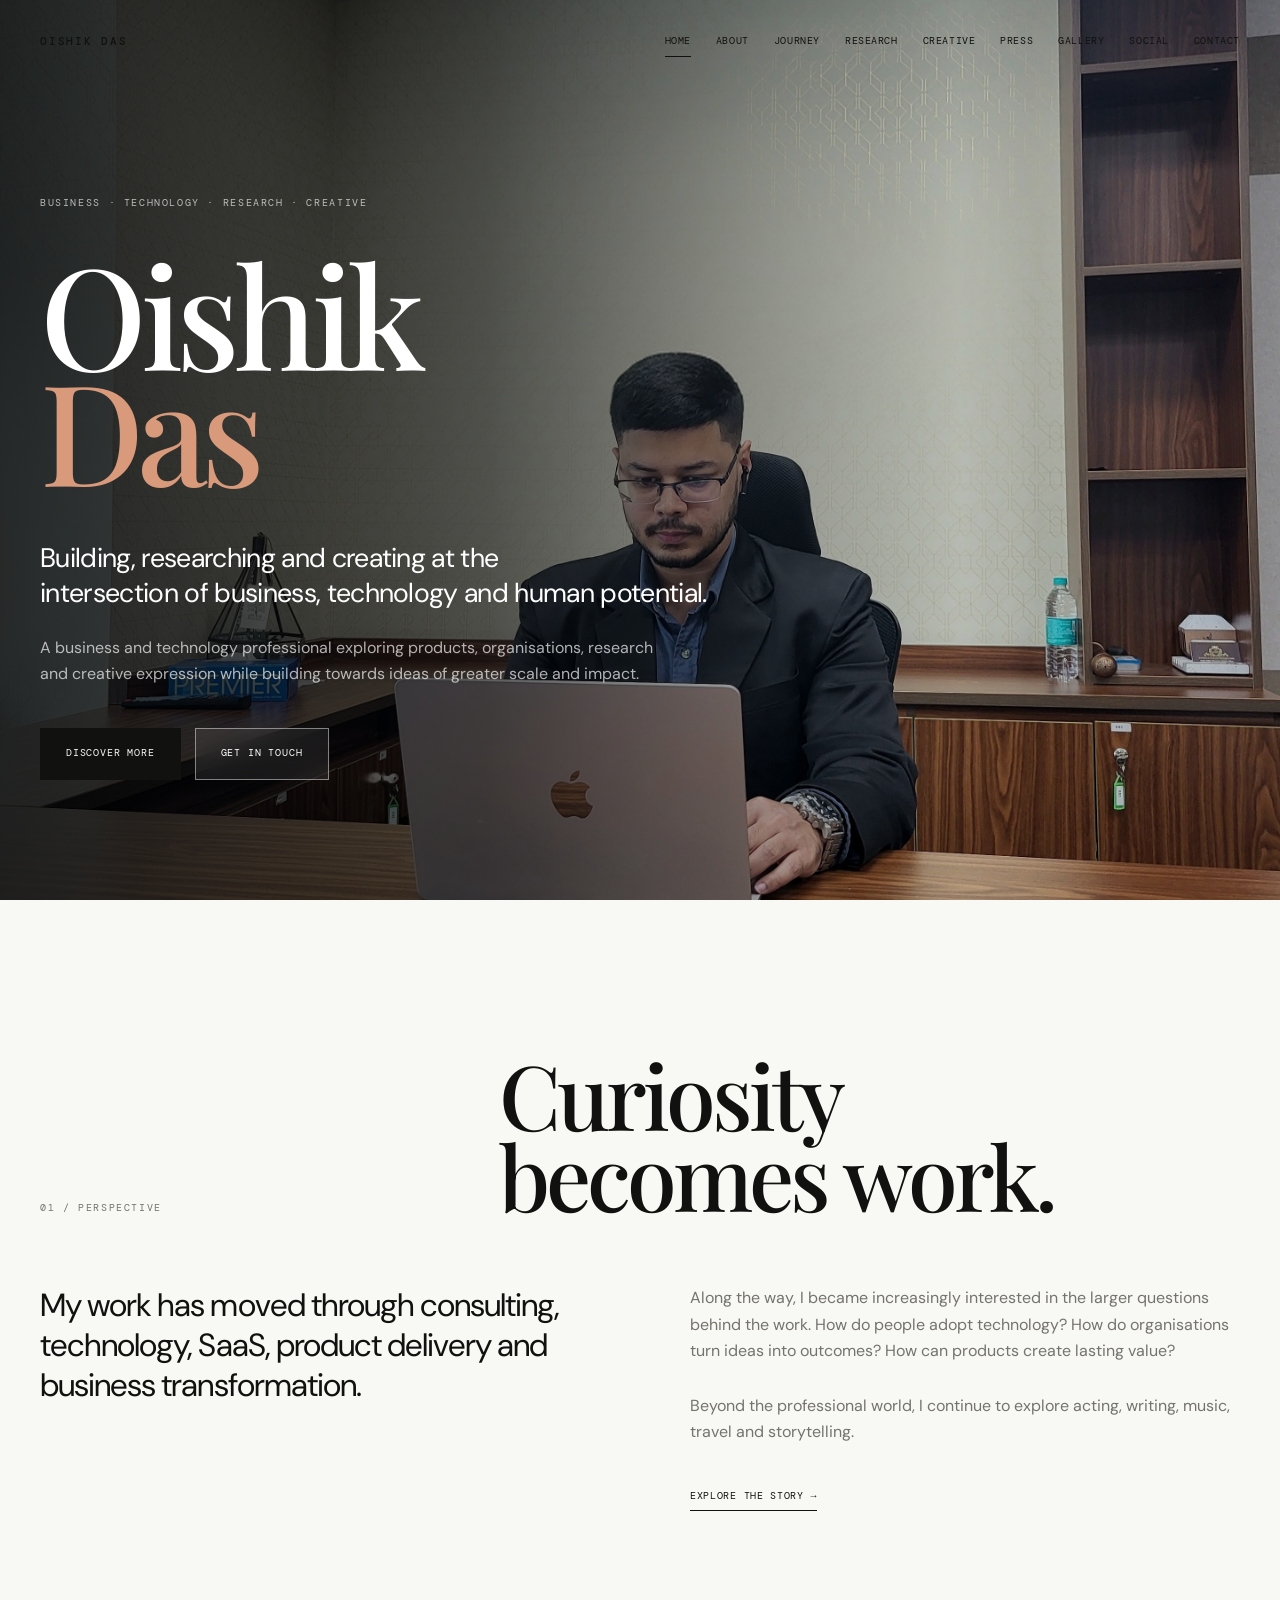
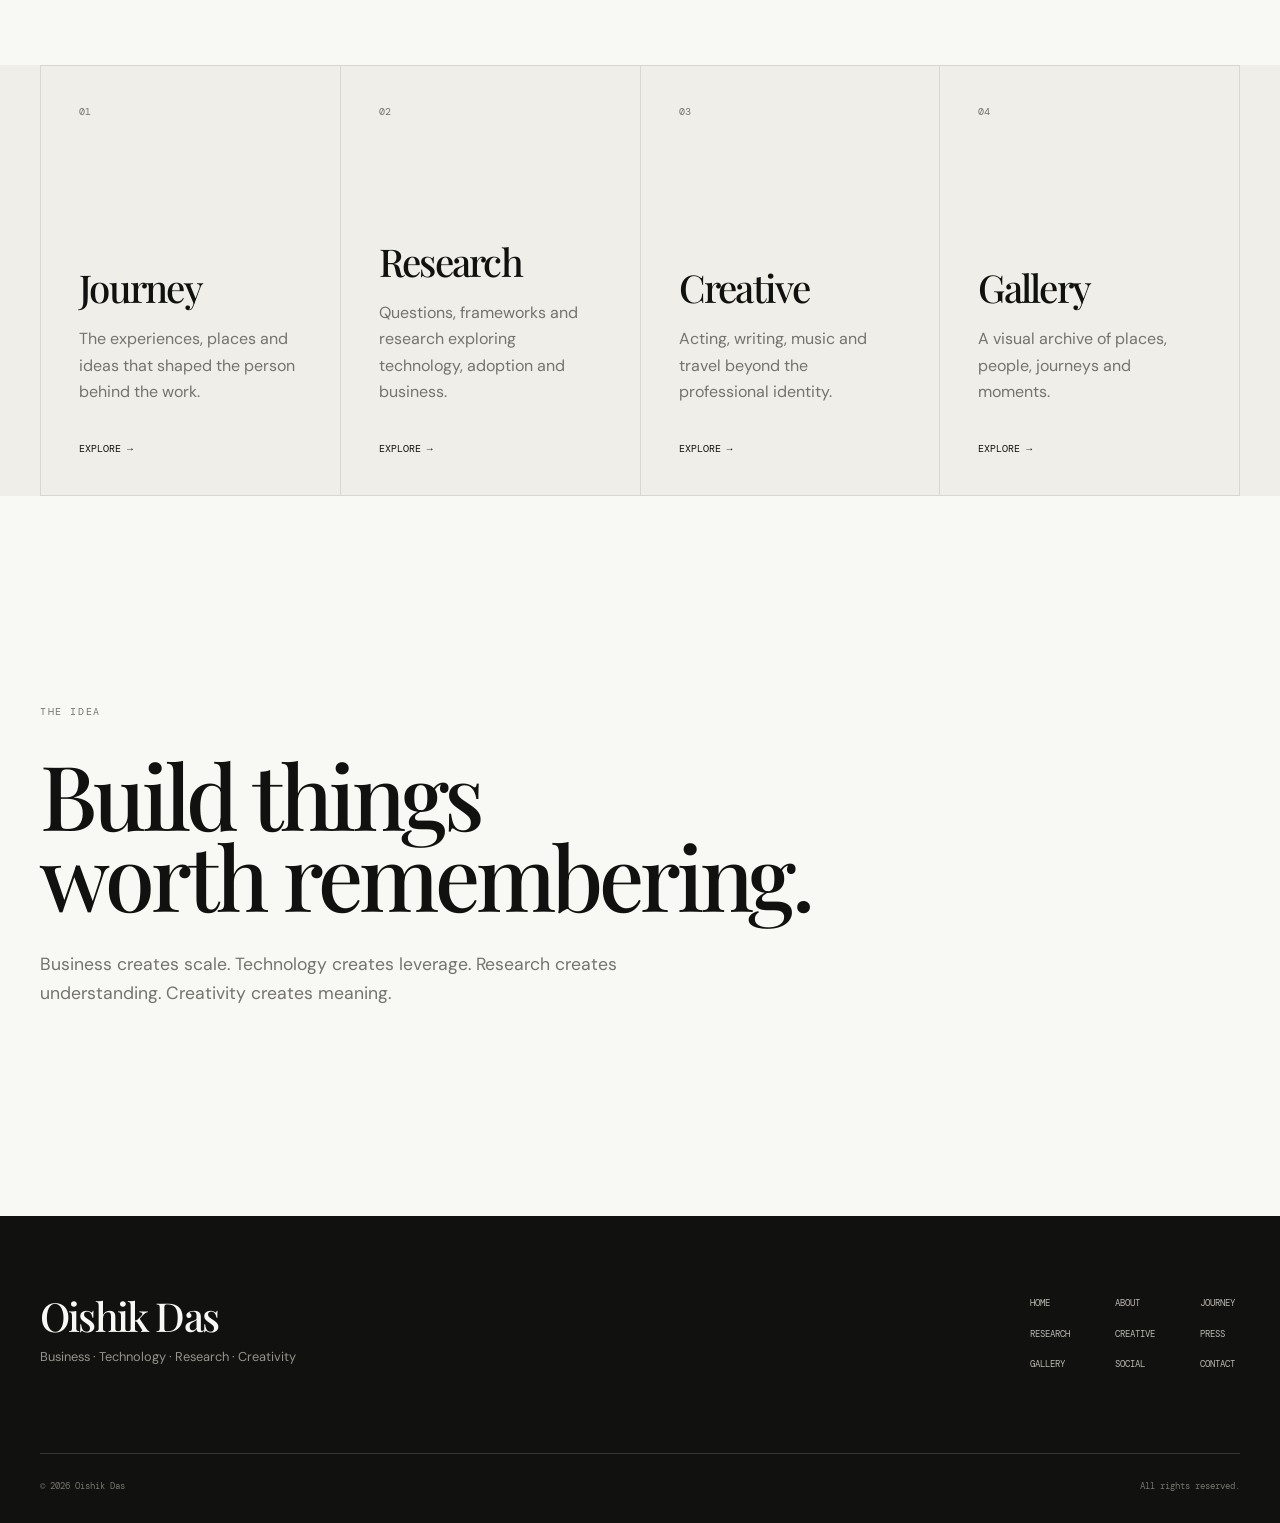
==== commit 367a9f60: "Update index.html" ====
--- a/index.html
+++ b/index.html
@@ -180,12 +180,12 @@
         </p>
 
         <h1>
-          Oishik
+          Oishik<br>
           <span>Das</span>
         </h1>
 
         <p class="hero-statement">
-          Building, researching and creating at the 
+          Building, researching and creating at the<br> 
           intersection of business, technology and human potential.
         </p>
 
